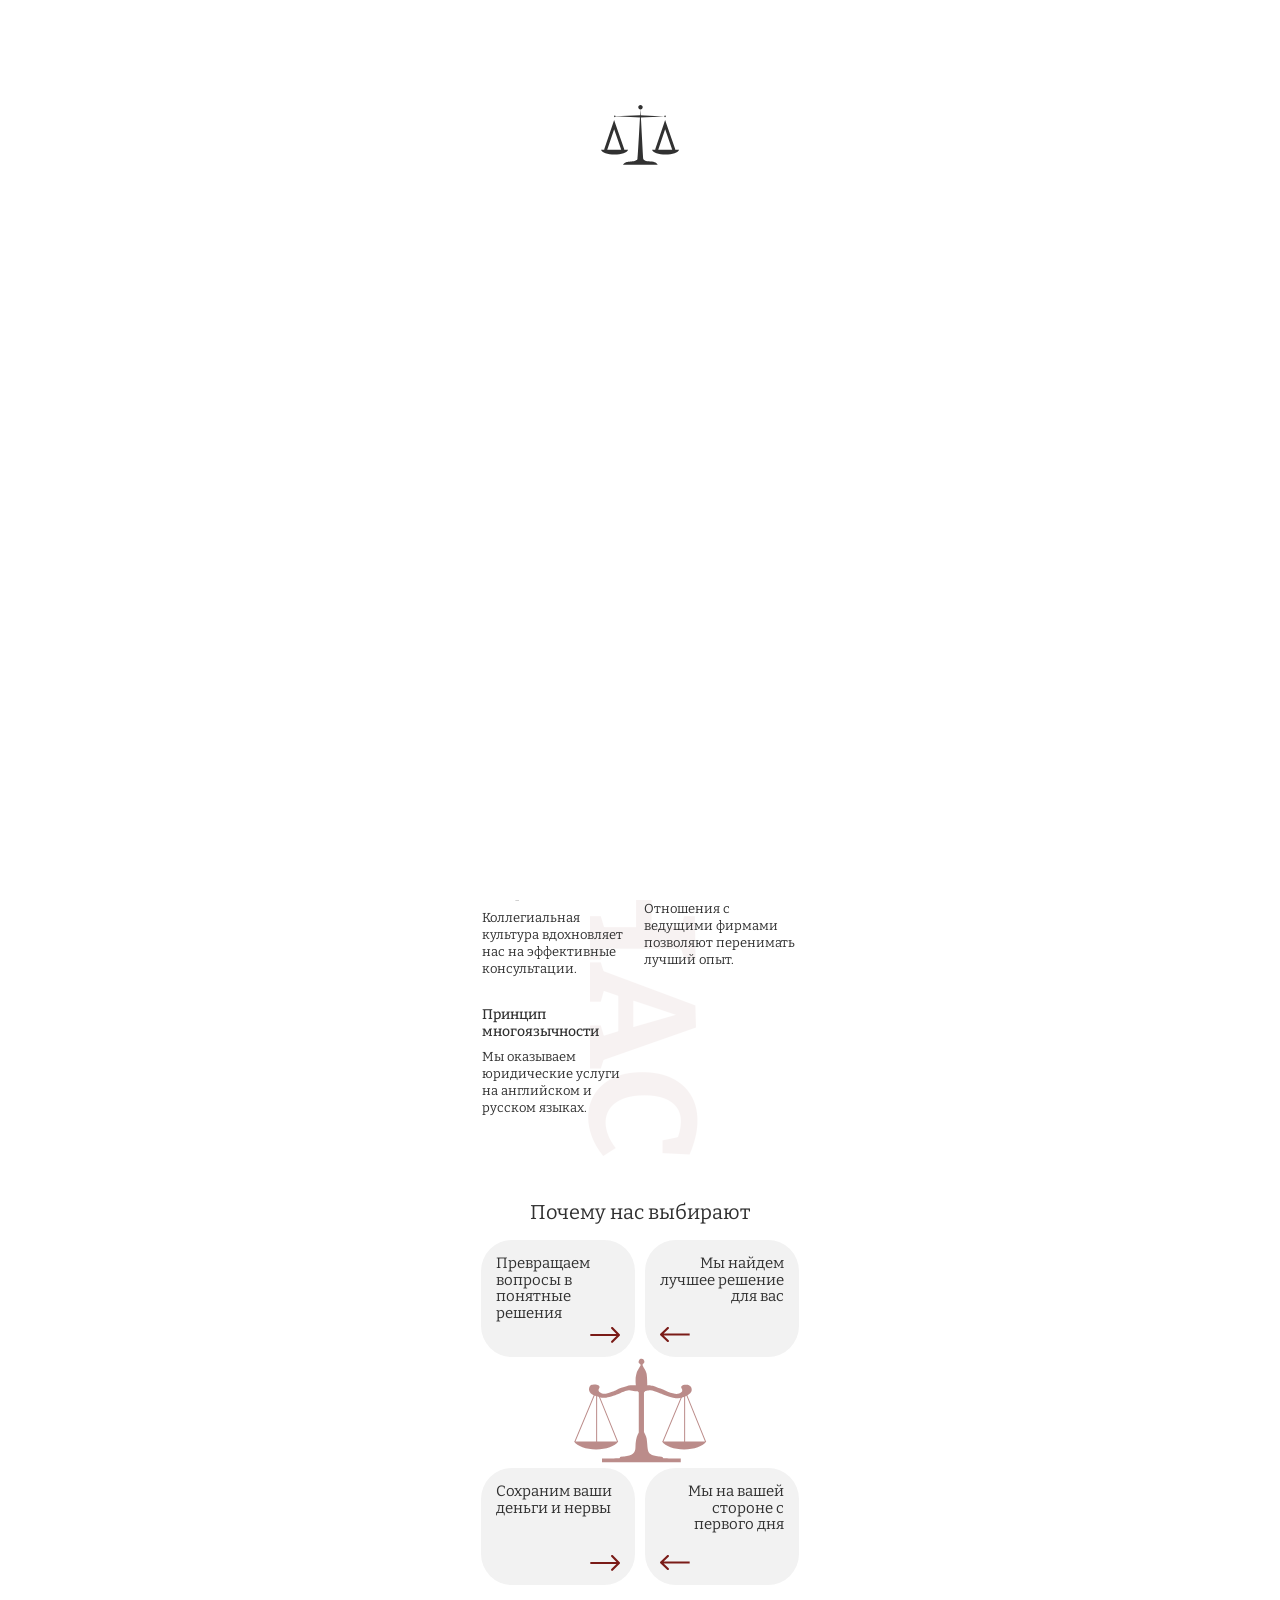
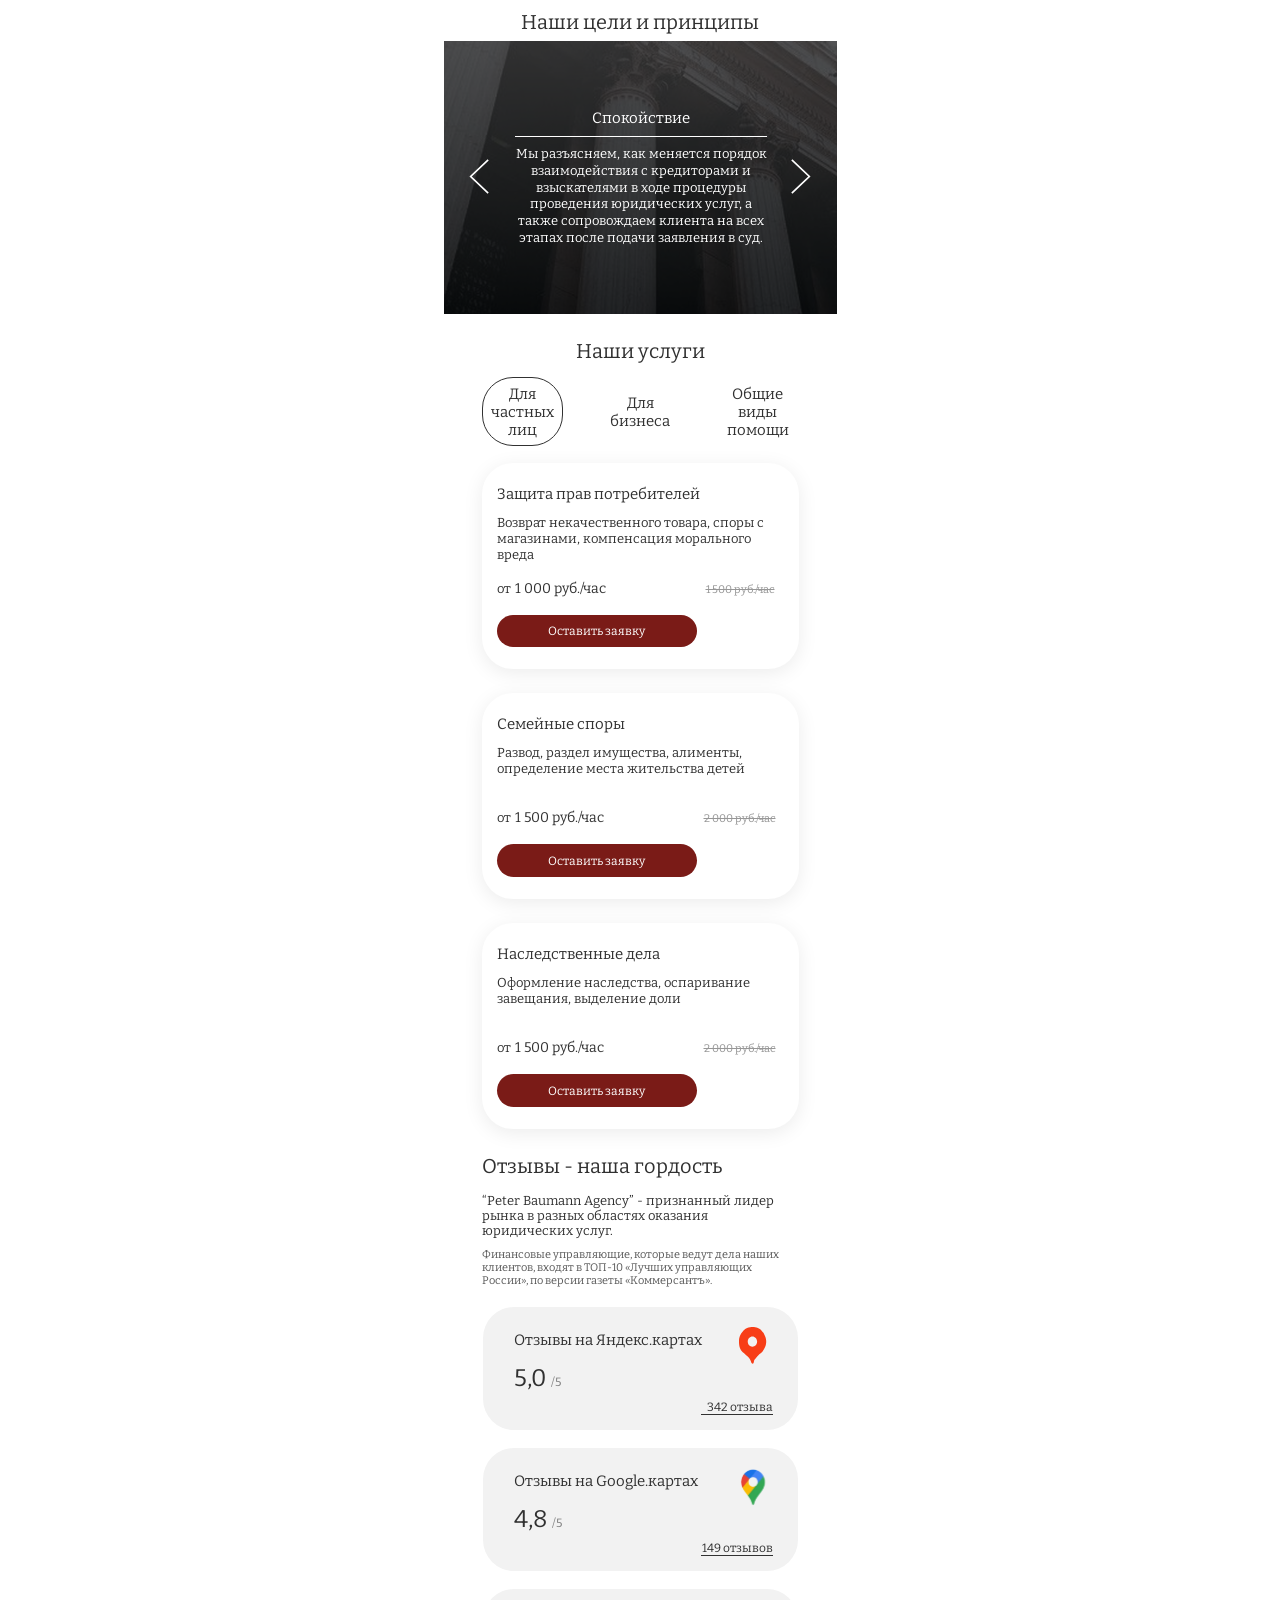
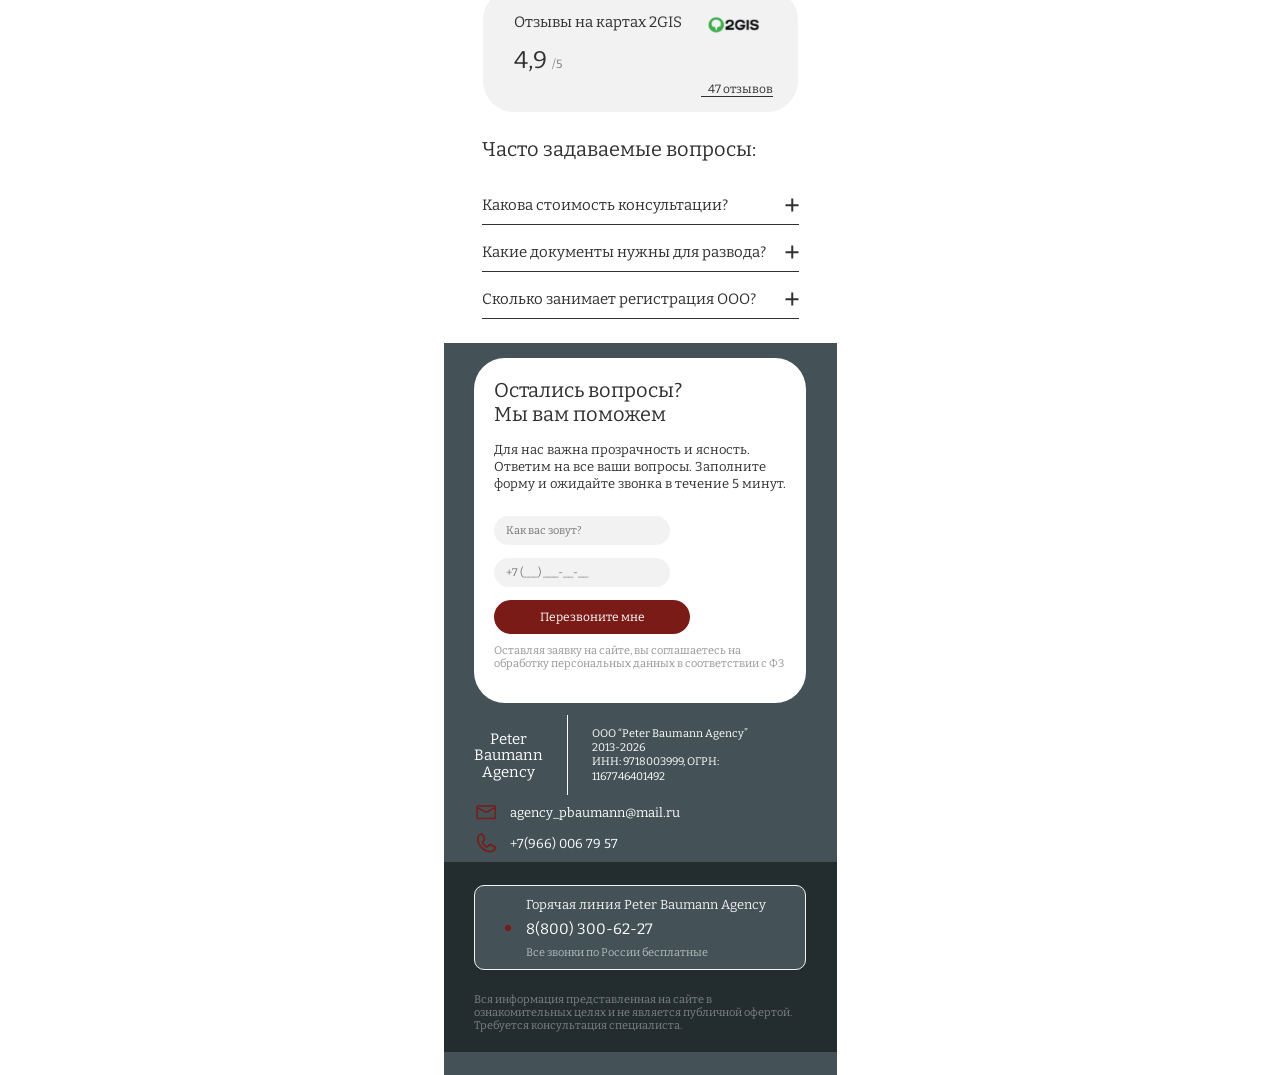
==== phone/phone.html @ de7672ba "Add files via upload" ====
<!DOCTYPE html>
<html lang="ru">
<head>
    <meta charset="UTF-8">
    <meta name="viewport" content="width=393">
    <title>Peter Baumann Agency - Mobile</title>
    <link rel="preconnect" href="https://fonts.googleapis.com">
    <link rel="preconnect" href="https://fonts.gstatic.com" crossorigin>
    <link href="https://fonts.googleapis.com/css2?family=Bitter:wght@400;700&display=swap" rel="stylesheet">
    <link rel="stylesheet" href="style_phone.css">
</head>
<body>
    
<div class="preloader" id="preloader">
    <div class="loader-container">
        <img src="../img/opora.svg" class="l-base" alt="">
        <div class="l-sway-group">
            <img src="../img/perecladina.svg" class="l-beam" alt="">
            <div class="l-bowl l-bowl-left"><img src="../img/chasha_mobile.svg" alt=""></div>
            <div class="l-bowl l-bowl-right"><img src="../img/chasha_mobile.svg" alt=""></div>
        </div>
    </div>
</div>

<div class="menu-overlay" id="menuOverlay"></div>
<nav class="mobile-menu" id="mobileMenu">
    <div class="menu-close" id="menuClose">
        <img src="../img/back.svg" alt="назад" style="width: 20px; height: 20px;">
    </div>
    <div class="menu-logo">Peter Baumann Agency</div>
    <div class="menu-line"></div>
    <ul class="menu-list">
        <li><a href="#about">О нас</a></li>
        <li><a href="#services">Услуги</a></li>
        <li><a href="#reviews">Отзывы</a></li>
        <li><a href="#faq">Вопросы</a></li>
    </ul>
    <button class="btn btn--header">Получить консультацию</button>
</nav>

<header class="header">
    <div class="header-inner">
        <img src="../img/menu.svg" alt="меню" class="menu-icon" id="burgerBtn">
        <div class="header-logo"><a href="#hero">Peter Baumann Agency</a></div>
        <div style="width: 24px;"></div>
    </div>
</header>


<!-- Главный экран (Hero) -->
<section class="hero" id="hero">
    <div class="hero-bg">
        <div class="hero-content">
            <h1 class="hero-title">Peter Baumann<br>Agency</h1>
            <p class="hero-subtitle">Юридическая помощь в Москве</p>
            <button class="btn btn--header">Получить консультацию</button>
        </div>
    </div>
</section>

<!-- Блок с преимуществами (Статистика) -->
<section class="stats">
    <div class="stat-item">
        <span class="stat-num">Более 20 000</span>
        <div class="stat-line"></div>
        <p class="stat-text">клиентов получили качественную юридическую поддержку</p>
    </div>
    <div class="stat-item">
        <span class="stat-num">50</span>
        <div class="stat-line"></div>
        <p class="stat-text">лучших арбитражных управляющих</p>
    </div>
    <div class="stat-item">
        <span class="stat-num">300</span>
        <div class="stat-line"></div>
        <p class="stat-text">юристов-экспертов</p>
    </div>
    <div class="stat-item">
        <span class="stat-num">31</span>
        <div class="stat-line"></div>
        <p class="stat-text">филиал по РФ</p>
    </div>
</section>

<!-- ABOUT -->
<section class="about" id="about">
    <div class="about-container">
        <div class="about-bg-text">О НАС</div>
        <div class="about-grid">
            <div class="about-item">
                <h2 class="about-title">Независимость и международный охват</h2>
                <p class="about-text">Peter Baumann Agency – одна из ведущих российских независимых юридических фирм.</p>
            </div>
            <div class="about-item">
                <h2 class="about-title">Высокий профессионализм</h2>
                <p class="about-text">Под руководством партнеров-совладельцев в фирме работает более 100 юристов.</p>
            </div>
            <div class="about-item">
                <h2 class="about-title">Согласованность и доверие</h2>
                <p class="about-text">Коллегиальная культура вдохновляет нас на эффективные консультации.</p>
            </div>
            <div class="about-item">
                <h2 class="about-title">Глобальный масштаб</h2>
                <p class="about-text">Отношения с ведущими фирмами позволяют перенимать лучший опыт.</p>
            </div>
            <div class="about-item">
                <h2 class="about-title">Принцип многоязычности</h2>
                <p class="about-text">Мы оказываем юридические услуги на английском и русском языках.</p>
            </div>
        </div>
    </div>
</section>

<!-- BENEFITS -->
<section class="benefits">
    <div class="container">
        <h2 class="benefits-title">Почему нас выбирают</h2>
        <div class="benefits-grid">
            <div class="scales">
                <img src="../img/scales-post.svg" class="scales-post">
                <div class="scales-sway">
                    <img src="../img/scales-beam.svg" class="scales-beam">
                    <div class="scales-bowl scales-bowl-left"><img src="../img/scales-bowl.svg"></div>
                    <div class="scales-bowl scales-bowl-right"><img src="../img/scales-bowl.svg"></div>
                </div>
            </div>
            <div class="benefit-card">
                <p class="benefit-text">Превращаем вопросы в понятные решения</p>
                <img src="../img/Arrow.svg" class="benefit-arrow arrow-right">
            </div>
            <div class="benefit-card">
                <p class="benefit-text" style="text-align: right;">Мы найдем лучшее решение для вас</p>
                <img src="../img/Arrow.svg" class="benefit-arrow arrow-left">
            </div>
            <div class="benefit-card">
                <p class="benefit-text">Сохраним ваши деньги и нервы</p>
                <img src="../img/Arrow.svg" class="benefit-arrow arrow-right">
            </div>
            <div class="benefit-card">
                <p class="benefit-text" style="text-align: right;">Мы на вашей стороне с первого дня</p>
                <img src="../img/Arrow.svg" class="benefit-arrow arrow-left">
            </div>
        </div>
    </div>
</section>

<section class="goals">
    <h2 class="goals-title">Наши цели и принципы</h2>
    <div class="goals-slider" style="background-image: url('../img/background_for_slider.png')">
        <div class="goals-overlay"></div>
        <div class="slider-container">

            <!-- Левая стрелка -->
            <button class="slider-btn prev-btn">
                <svg width="20" height="35" viewBox="0 0 48 84" fill="none">
                    <path d="M46 2L4 42L46 82" stroke="white" stroke-width="4"/>
                </svg>
            </button>

            <!-- Контент карусели (331x169) -->
            <div class="slider-content">
                <div class="slide active">
                    <h3 class="slide-subtitle">Спокойствие</h3>
                    <div class="slide-line"></div>
                    <p class="slide-text">Мы разъясняем, как меняется порядок взаимодействия с кредиторами и взыскателями в ходе процедуры проведения юридических услуг, а также сопровождаем клиента на всех этапах после подачи заявления в суд.</p>
                </div>

                <div class="slide">
                    <h3 class="slide-subtitle">Доступность</h3>
                    <div class="slide-line"></div>
                    <p class="slide-text">Мы обеспечиваем понятное и прозрачное сопровождение: объясняем каждый этап процедуры, отвечаем на вопросы и остаемся на связи на протяжении всего процесса.</p>
                </div>

                <div class="slide">
                    <h3 class="slide-subtitle">Надёжность</h3>
                    <div class="slide-line"></div>
                    <p class="slide-text">Мы работаем строго в рамках законодательства и фиксируем условия оказания услуг в договоре. В случае невозможности продолжения сопровождения предусмотрен возврат оплаты.</p>
                </div>
            </div>

            <!-- Правая стрелка -->
            <button class="slider-btn next-btn">
                <svg width="20" height="35" viewBox="0 0 48 84" fill="none">
                    <path d="M2 2L44 42L2 82" stroke="white" stroke-width="4"/>
                </svg>
            </button>
        </div>
    </div>
</section>
<section class="services" id="services">
    <div class="container-services">
        <h2 class="services-title">Наши услуги</h2>
        <div class="services-tabs">
            <button class="tab-btn active" data-tab="private">Для частных лиц</button>
            <button class="tab-btn" data-tab="business">Для бизнеса</button>
            <button class="tab-btn" data-tab="general">Общие виды помощи</button>
        </div>

        <div class="services-content">
            <!-- Сетка 1: Частные лица -->
            <div class="services-grid active" id="private">
                <div class="service-card">
                    <h3 class="card-title">Защита прав потребителей</h3>
                    <p class="card-text">Возврат некачественного товара, споры с магазинами, компенсация морального вреда</p>
                    <div class="card-price">
                        <div class="price-left"><span>от</span><span>1 000 руб./час</span></div>
                        <span class="price-old">1 500 руб./час</span>
                    </div>
                    <button class="btn btn--service">Оставить заявку</button>
                </div>

                <div class="service-card">
                    <h3 class="card-title">Семейные споры</h3>
                    <p class="card-text">Развод, раздел имущества, алименты, определение места жительства детей</p>
                    <div class="card-price">
                        <div class="price-left"><span>от</span><span>1 500 руб./час</span></div>
                        <span class="price-old">2 000 руб./час</span>
                    </div>
                    <button class="btn btn--service">Оставить заявку</button>
                </div>

                <div class="service-card">
                    <h3 class="card-title">Наследственные дела</h3>
                    <p class="card-text">Оформление наследства, оспаривание завещания, выделение доли</p>
                    <div class="card-price">
                        <div class="price-left"><span>от</span>
                        <span>1 500 руб./час</span></div>
                        <span class="price-old">2 000 руб./час</span>
                    </div>
                    <button class="btn btn--service">Оставить заявку</button>
                </div>
            </div>

            <!-- Сетка 2: Бизнес -->
            <div class="services-grid" id="business">
                <div class="service-card">
                    <h3 class="card-title">Регистрация ООО и ИП</h3>
                    <p class="card-text">Подготовка документов, подача в ФНС, выбор системы налогообложения</p>
                    <div class="card-price">
                        <div class="price-left"><span>от</span>
                        <span>3 000 руб./час</span></div>
                        <span class="price-old">3 500 руб./час</span>
                    </div>
                    <button class="btn btn--service">Оставить заявку</button>
                </div>

                <div class="service-card">
                    <h3 class="card-title">Договорная работа</h3>
                    <p class="card-text">Составление договоров, правовая экспертиза, сопровождение сделок</p>
                    <div class="card-price">
                        <div class="price-left"><span>от</span>
                        <span>1 000 руб./час</span></div>
                        <span class="price-old">2 000 руб./час</span>
                    </div>
                    <button class="btn btn--service">Оставить заявку</button>
                </div>

                <div class="service-card">
                    <h3 class="card-title">Арбитражные споры</h3>
                    <p class="card-text">Взыскание долгов, защита в арбитражном суде, досудебное урегулирование</p>
                    <div class="card-price">
                        <div class="price-left"><span>от</span>
                        <span>1 500 руб./час</span></div>
                    </div>
                    <button class="btn btn--service">Оставить заявку</button>
                </div>
            </div>

            <!-- Сетка 3: Общие -->
            <div class="services-grid" id="general">
                <div class="service-card">
                    <h3 class="card-title">Правовая консультация</h3>
                    <p class="card-text">Устные и письменные консультации по любым правовым вопросам</p>
                    <div class="card-price">
                        <div class="price-left"><span>от</span>
                        <span>750 руб./час</span></div>
                        <span class="price-old">1 000 руб./час</span>
                    </div>
                    <button class="btn btn--service">Оставить заявку</button>
                </div>

                <div class="service-card">
                    <h3 class="card-title">Составление документов</h3>
                    <p class="card-text">Исковые заявления, претензии, жалобы в государственные органы</p>
                    <div class="card-price">
                        <div class="price-left"><span>от</span>
                        <span>1 500 руб./час</span></div>
                        <span class="price-old">2 000 руб./час</span>
                    </div>
                    <button class="btn btn--service">Оставить заявку</button>
                </div>

                <div class="service-card">
                    <h3 class="card-title">Представительство в суде</h3>
                    <p class="card-text">Защита ваших интересов в судах общей юрисдикции на всех стадиях</p>
                    <div class="card-price">
                        <div class="price-left"><span>от</span>
                        <span>2 500 руб./час</span></div>
                        <span class="price-old">4 000 руб./час</span>
                    </div>
                    <button class="btn btn--service">Оставить заявку</button>
                </div>
            </div>
        </div>
    </div>
</section>

<section class="reviews" id="reviews">
    <div class="container-services">
        <h2 class="reviews-title">Отзывы - наша гордость</h2>
        <p class="reviews-desc-1">“Peter Baumann Agency” - признанный лидер рынка в разных областях оказания юридических услуг.</p>
        <p class="reviews-desc-2">Финансовые управляющие, которые ведут дела наших клиентов, входят в ТОП-10 «Лучших управляющих России», по версии газеты «Коммерсантъ».</p>

        <div class="reviews-grid">
            <!-- Яндекс -->
            <div class="review-card">
                <h3 class="review-label">Отзывы на Яндекс.картах</h3>
                <img src="../img/yandex.svg" alt="" class="review-icon">
                <div class="review-rating">
                    <span>5,0</span>
                    <span>/5</span>
                </div>
                <a class="review-link">342 отзыва</a>
            </div>

            <!-- Google -->
            <div class="review-card">
                <h3 class="review-label">Отзывы на Google.картах</h3>
                <img src="../img/google.svg" alt="" class="review-icon">
                <div class="review-rating">
                    <span>4,8</span>
                    <span>/5</span>
                </div>
                <a class="review-link">149 отзывов</a>
            </div>

            <!-- 2GIS -->
            <div class="review-card">
                <h3 class="review-label">Отзывы на картах 2GIS</h3>
                <img src="../img/2gis.svg" alt="" class="review-icon" style="height: 30px; width: auto;">
                <div class="review-rating">
                    <span>4,9</span>
                    <span>/5</span>
                </div>
                <a class="review-link">47 отзывов</a>
            </div>
        </div>
    </div>
</section>

<section class="faq" id="faq">
    <div class="container-services">
        <h2 class="faq-title">Часто задаваемые вопросы:</h2>

        <div class="faq-list">
            <div class="faq-item">
                <div class="faq-question"><h3 class="faq-q-text">Какова стоимость консультации?</h3><div class="faq-icon"></div></div>
                <div class="faq-answer"><p class="faq-a-text">Первичная консультация проводится бесплатно. В рамках неё юрист выслушает ситуацию, даст предварительную оценку и порекомендует шаги. Детальный анализ документов — от 1000 ₽.</p></div>
            </div>
            <div class="faq-item">
                <div class="faq-question"><h3 class="faq-q-text">Какие документы нужны для развода?</h3><div class="faq-icon"></div></div>
                <div class="faq-answer"><p class="faq-a-text">Потребуются: паспорта супругов, свидетельство о браке, квитанция об оплате госпошлины. Если есть дети или споры — список расширяется, мы поможем всё собрать.</p></div>
            </div>
            <div class="faq-item">
                <div class="faq-question"><h3 class="faq-q-text">Сколько занимает регистрация ООО?</h3><div class="faq-icon"></div></div>
                <div class="faq-answer"><p class="faq-a-text">Стандартная регистрация в ФНС занимает 3 рабочих дня. Срочная регистрация возможна за 1 день при подаче через нотариуса.</p></div>
            </div>
        </div>
    </div>
</section>
<footer class="footer">
    <div class="footer-form-card">
        <div class="footer-text-block">
            <h2 class="footer-form-title">Остались вопросы?<br>Мы вам поможем</h2>
            <p class="footer-form-subtitle">Для нас важна прозрачность и ясность. Ответим на все ваши вопросы. Заполните форму и ожидайте звонка в течение 5 минут.</p>
        </div>
        <form class="footer-form">
            <div class="footer-inputs">
                <input type="text" placeholder="Как вас зовут?" class="footer-input" required>
                <input type="tel" placeholder="+7 (___) ___-__-__" class="footer-input" required>
                <button type="submit" class="btn btn--form">Перезвоните мне</button>
            </div>
            <p class="footer-consent">Оставляя заявку на сайте, вы соглашаетесь на обработку персональных данных в соответствии с ФЗ</p>
        </form>
    </div>

    <div class="footer-middle">
        <div class="footer-info-row">
            <div class="footer-logo">Peter<br>Baumann<br>Agency</div>
            <div class="footer-line"></div>
            <div class="footer-details">ООО “Peter Baumann Agency”<br>2013-2026<br>ИНН: 9718003999, ОГРН:<br>1167746401492</div>
        </div>
        <div class="footer-contacts">
            <div class="footer-contact-item"><img src="../img/email.svg" alt=""><a>agency_pbaumann@mail.ru</a></div>
            <div class="footer-contact-item"><img src="../img/phone.svg" alt=""><a>+7(966) 006 79 57</a></div>
        </div>
    </div>

    <div class="footer-bottom">
        <div class="hotline-block">
            <span class="hotline-dot"></span>
            <div class="hotline-content">
                <p class="hotline-label">Горячая линия Peter Baumann Agency</p>
                <p class="hotline-number">8(800) 300-62-27</p>
                <p class="hotline-sub">Все звонки по России бесплатные</p>
            </div>
        </div>
        <p class="footer-disclaimer">Вся информация представленная на сайте в ознакомительных целях и не является публичной офертой. Требуется консультация специалиста.</p>
    </div>
</footer>
<div class="modal-overlay" id="modalOverlay">
    <!-- ГЛАВНЫЙ ФРЕЙМ 331 * 773 -->
    <!-- КОНСУЛЬТАЦИЯ (331x773) -->
    <div class="modal" id="modalConsultation">
        <button class="modal-close" id="closeCons">&times;</button>
        <div class="modal-content-wrap">
            <div class="modal-header">
                <h2 class="modal-title">Получить бесплатную консультацию</h2>
                <p class="modal-subtitle">Предоставим детальный анализ проблемы и экспертную юридическую консультацию у нас в офисе или в другом удобном формате.</p>
            </div>
            <form class="modal-form" id="consultationForm">
                <div class="modal-inputs">
                    <input type="text" placeholder="Как вас зовут?" class="modal-input" required>
                    <input type="tel" placeholder="+7 (___) ___-__-__" class="modal-input" required>
                </div>
                <div class="modal-checks">
                    <label class="custom-check"><input type="checkbox"><span class="checkmark"></span>Долги и кредиты</label>
                    <label class="custom-check"><input type="checkbox"><span class="checkmark"></span>Наследство</label>
                    <label class="custom-check"><input type="checkbox"><span class="checkmark"></span>Семейные вопросы</label>
                    <label class="custom-check"><input type="checkbox"><span class="checkmark"></span>Жилищный вопрос</label>
                    <label class="custom-check"><input type="checkbox"><span class="checkmark"></span>Трудовой спор</label>
                    <label class="custom-check"><input type="checkbox"><span class="checkmark"></span>Договоры и сделки</label>
                    <label class="custom-check"><input type="checkbox"><span class="checkmark"></span>Регистрация бизнеса / ИП / ООО</label>
                    <label class="custom-check"><input type="checkbox"><span class="checkmark"></span>Другое</label>
                </div>
                <button type="submit" class="btn btn--modal">Оставить заявку</button>
                <p class="modal-consent">Оставляя заявку на сайте вы даете согласие на обработку персональных данных в соответствии с Федеральным законом</p>
            </form>
        </div>
        <div class="modal-footer-grey">
            <div class="modal-foot-item"><img src="../img/check.svg">Бесплатная<br>консультация</div>
            <div class="modal-foot-item"><img src="../img/check.svg">Работа строго<br>без предоплаты</div>
            <div class="modal-foot-item"><img src="../img/check.svg">Конфеден-<br>циально</div>
        </div>
    </div>
        <!-- МОДАЛКА: ДЛЯ ЧАСТНЫХ ЛИЦ (Высота 468) -->
    <div class="modal" id="modalPrivate" style="height: 468px;">
        <button class="modal-close" id="closePriv">&times;</button>
        <div class="modal-content-wrap" style="gap: 22px;">
            <div class="modal-header" style="gap: 15px;">
                <h2 class="modal-title">Услуги для частных лиц</h2>
                <p class="modal-subtitle">Предоставим детальный анализ проблемы и экспертную юридическую консультацию у нас в офисе или в другом удобном формате.</p>
            </div>
            <form class="modal-form" id="privateForm">
                <div class="modal-inputs">
                    <input type="text" placeholder="Как вас зовут?" class="modal-input" required>
                    <input type="tel" placeholder="+7 (___) ___-__-__" class="modal-input" required>
                </div>
                <button type="submit" class="btn btn--modal">Оставить заявку</button>
                <p class="modal-consent">Оставляя заявку на сайте вы даете согласие на обработку персональных данных в соответствии с Федеральным законом</p>
            </form>
        </div>
        <div class="modal-footer-grey">
            <div class="modal-foot-item"><img src="../img/check.svg">Бесплатная<br>консультация</div>
            <div class="modal-foot-item"><img src="../img/check.svg">Работа строго<br>без предоплаты</div>
            <div class="modal-foot-item"><img src="../img/check.svg">Конфеден-<br>циально</div>
        </div>
    </div>

    <!-- МОДАЛКА: ДЛЯ БИЗНЕСА (Высота 468) -->
    <div class="modal" id="modalBusiness" style="height: 468px;">
        <button class="modal-close" id="closeBus">&times;</button>
        <div class="modal-content-wrap" style="gap: 22px;">
            <div class="modal-header" style="gap: 15px;">
                <h2 class="modal-title">Услуги для бизнеса</h2>
                <p class="modal-subtitle">Предоставим детальный анализ проблемы и экспертную юридическую консультацию у нас в офисе или в другом удобном формате.</p>
            </div>
            <form class="modal-form" id="businessForm">
                <div class="modal-inputs">
                    <input type="text" placeholder="Как вас зовут?" class="modal-input" required>
                    <input type="tel" placeholder="+7 (___) ___-__-__" class="modal-input" required>
                </div>
                <button type="submit" class="btn btn--modal">Оставить заявку</button>
                <p class="modal-consent">Оставляя заявку на сайте вы даете согласие на обработку персональных данных в соответствии с Федеральным законом</p>
            </form>
        </div>
        <div class="modal-footer-grey">
            <div class="modal-foot-item"><img src="../img/check.svg">Бесплатная<br>консультация</div>
            <div class="modal-foot-item"><img src="../img/check.svg">Работа строго<br>без предоплаты</div>
            <div class="modal-foot-item"><img src="../img/check.svg">Конфеден-<br>циально</div>
        </div>
    </div>

    <!-- МОДАЛКА: ОБЩИЕ ВИДЫ ПОМОЩИ (Высота 468) -->
    <div class="modal" id="modalGeneral" style="height: 468px;">
        <button class="modal-close" id="closeGen">&times;</button>
        <div class="modal-content-wrap" style="gap: 22px;">
            <div class="modal-header" style="gap: 15px;">
                <h2 class="modal-title">Общие виды правовой помощи</h2>
                <p class="modal-subtitle">Предоставим детальный анализ проблемы и экспертную юридическую консультацию у нас в офисе или в другом удобном формате.</p>
            </div>
            <form class="modal-form" id="generalForm">
                <div class="modal-inputs">
                    <input type="text" placeholder="Как вас зовут?" class="modal-input" required>
                    <input type="tel" placeholder="+7 (___) ___-__-__" class="modal-input" required>
                </div>
                <button type="submit" class="btn btn--modal">Оставить заявку</button>
                <p class="modal-consent">Оставляя заявку на сайте вы даете согласие на обработку персональных данных в соответствии с Федеральным законом</p>
            </form>
        </div>
        <div class="modal-footer-grey">
            <div class="modal-foot-item"><img src="../img/check.svg">Бесплатная<br>консультация</div>
            <div class="modal-foot-item"><img src="../img/check.svg">Работа строго<br>без предоплаты</div>
            <div class="modal-foot-item"><img src="../img/check.svg">Конфеден-<br>циально</div>
        </div>
    </div>
    <!-- МОДАЛКА УСПЕХА МОБИЛ (297 * авто) -->
    <div class="modal-success" id="modalSuccess">
        <h2 class="success-title">Ваша заявка принята</h2>
        <p class="success-text">В течение для вам поступит звонок на указанный номер в заявке</p>
        <button class="btn btn--success" id="closeSucc">Понятно</button>
    </div>
</div>
<script src="../js/IDZ2.js"></script>
</body>
</html>
---- phone/style_phone.css ----
:root {
    --color-accent: #7A1B17;
    --color-text: #313131;
    --color-gray: #F2F2F2;
    --color-white: #FFFFFF;
}
* { margin: 0; padding: 0; box-sizing: border-box; }
body { font-family: 'Bitter', serif; color: var(--color-text); background: white; width: 393px; margin: 0 auto; overflow-x: hidden; }

/* ШАПКА */
.header { position: sticky; top: 0; z-index: 1000; margin-top: 37px; margin-bottom: 25px; }
.header-inner { width: 100%; height: 49px; background: var(--color-gray); display: flex; align-items: center; justify-content: space-between; padding: 0 14px; }
.menu-icon { width: 24px; height: auto; cursor: pointer; }
.header-logo { font-size: 15px; line-height: 1.1; text-align: center; }
.header-logo a {text-decoration: none; color: var(--color-text)}

/* КНОПКИ УНИВЕРСАЛЬНЫЕ */
.btn { background: var(--color-accent); border-radius: 31px; color: white; border: none; cursor: pointer; font-family: 'Bitter'; display: flex; align-items: center; justify-content: center; text-decoration: none; transition: none; }
.btn:hover { background-color: #C53730; }
.btn.is-clicked { background-color: #300C0A !important; transition: none !important; }
.btn.is-returning { transition: background-color 0.2s ease-out !important; }
.btn--header { width: 183px; height: 33px; }


/* HERO */
.hero { margin-bottom: 0; }
.hero-bg { width: 393px; height: 245px; background: url("../img/весы.jpg") center/cover; display: flex; align-items: center; position: relative; }
.hero-content { padding: 0 27px; width: 100%; display: flex; flex-direction: column; gap: 18px; position: relative; z-index: 2; }
.hero-title { font-size: 28px; color: white; font-weight: bold; text-align: left; }
.hero-subtitle { font-size: 15px; color: white; text-align: left; }
.hero .btn { width: 183px; height: 33px; font-size: 12px; border-radius: 40px; align-self: center; }

/* STATS */
.stats { padding: 14px 39px; display: flex; flex-direction: column; align-items: center; gap: 14px; }
.stat-item { display: flex; flex-direction: column; align-items: center; text-align: center; gap: 8px; margin-bottom: 6px; }
.stat-num { font-size: 14px; font-weight: normal; }
.stat-line { width: 315px; height: 1px; background: var(--color-text); }
.stat-text { font-size: 13px; line-height: 1.3; max-width: 315px; }

/* ABOUT */
.about { position: relative; width: 393px; margin-top: 25px; overflow: hidden;}
.about-container { width: 317px; margin: 0 auto; min-height: 480px; position: relative; }
.about-bg-text { position: absolute; top: 50%; left: 50%; transform: translate(-50%, -50%) rotate(90deg); font-size: 150px; font-weight: bold; color: var(--color-accent); opacity: 0.05; pointer-events: none; white-space: nowrap; }
.about-grid { display: grid; grid-template-columns: 1fr 1fr; column-gap: 8px; row-gap: 30px; position: relative; z-index: 2; }
.about-title { font-size: 14px; font-weight: 500; line-height: 1.2; }
.about-text { font-size: 13px; line-height: 1.3; }
.about-item {display: grid; row-gap: 8px;}

/* BENEFITS */
.benefits { width: 393px; margin-top: 25px; }
.benefits-title { font-size: 20px; text-align: center; margin-bottom: 16px; font-weight: normal; }
.benefits-grid { position: relative; width: 318px; margin: 0 auto; display: grid; grid-template-columns: 154px 154px; column-gap: 10px; row-gap: 111px; }
.benefit-card { width: 154px; height: 117px; background: var(--color-gray); border-radius: 31px; padding: 15px; display: flex; flex-direction: column; justify-content: space-between; z-index: 2; }
.benefit-text { font-size: 15px; line-height: 1.1; }
.benefit-arrow { width: 30px; }
.arrow-right { align-self: flex-end; transform: scaleX(-1); }

.scales { position: absolute; top: 170px; left: 50%; width: 103px; height: 113px; margin-left: -51px; margin-top: -56px; opacity: 0.5; z-index: 1; }
.scales-post { position: absolute; bottom: 0; left: 50%; width: 79px!important; height: 113px!important; margin-left: -39px; }
.scales-sway { position: absolute; top: 15px; left: 0; width: 103px; height: 45px; transform-origin: center 5px; animation: bSwing 5s ease-in-out infinite; }
.scales-beam { width: 103px; height: 45px; }
.scales-bowl { position: absolute; top: 20px; width: 45px; height: 56px; transform-origin: center top; animation: cRotate 5s ease-in-out infinite; }
.scales-bowl-left { left: -15px; } 
.scales-bowl-right { right: -15px; }
@keyframes bSwing { 0%,100%{transform:rotate(0deg);} 25%{transform:rotate(10deg);} 75%{transform:rotate(-10deg);} }
@keyframes cRotate { 0%,100%{transform:rotate(0deg);} 25%{transform:rotate(-10deg);} 75%{transform:rotate(10deg);} }

/* GOALS */
.goals { width: 393px; margin-top: 25px; }
.goals-title { font-size: 20px; text-align: center; margin-bottom: 7px; font-weight: normal; }
.goals-slider { width: 393px; height: 273px; background: center/cover; position: relative; display: flex; align-items: center; justify-content: center; }
.goals-overlay { position: absolute; inset: 0; background: rgba(0,0,0,0.6); z-index: 1; }
.slider-container { position: relative; z-index: 2; display: flex; align-items: center; gap: 26px; }
.slider-content { width: 250px; height: 169px; display: flex; align-items: center; }
.slide { display: none; flex-direction: column; align-items: center; text-align: center; color: white; }
.slide-subtitle { font-size: 15px; margin-bottom: 9px; font-weight: normal; }
.slide-line { width: 252px; height: 1px; background: white; margin-bottom: 9px; }
.slide-text { font-size: 13px; line-height: 1.3; }
.slider-btn { background: none; border: none; cursor: pointer; padding: 0; }
.slide.active { display: flex; animation: fadeInTablet 0.5s ease-in-out; }
@keyframes fadeInTablet { from { opacity: 0; transform: scale(0.98); } to { opacity: 1; transform: scale(1); } }

/* SERVICES */
.services { width: 393px; margin-top: 25px; }
.container-services { width: 317px; margin: 0 auto; }
.services-title { font-size: 20px; text-align: center; margin-bottom: 14px; font-weight: normal; }
.services-tabs { display: flex; gap: 36px; margin-bottom: 17px; }
.tab-btn { width: 120px; height: 69px; background: none; border: 1px solid transparent; border-radius: 31px; font-size: 15px; cursor: pointer; color: var(--color-text); font-family: 'Bitter', serif;}
.tab-btn.active { border-color: var(--color-text); }
.services-grid { display: none; flex-direction: column; gap: 24px; }
.services-grid.active { display: flex; }
.service-card { width: 317px; height: 206px; background: white; border-radius: 31px; box-shadow: 0 4px 20px rgba(0,0,0,0.08); padding: 22px 15px; display: flex; flex-direction: column; align-items: flex-start; text-align: left; }
.card-title { font-size: 15px; margin-bottom: 12px; font-weight: normal; }
.card-text { font-size: 13px; line-height: 1.2; margin-bottom: 18px; flex-grow: 1; }
.card-price { display: flex; align-items: baseline; gap: 100px; margin-bottom: 18px; white-space: nowrap; }
.price-left { display: flex; gap: 4px; align-items: baseline; font-size: 14px; }
.price-left span:first-child { font-size: 13px; }
.price-old { font-size: 11px; text-decoration: line-through; opacity: 0.5; }
.btn--service { width: 200px; height: 33px; font-size: 12px; border-radius: 40px; margin-left: 0; }

/* REVIEWS */
.reviews { width: 393px; margin-top: 25px; }
.reviews-title { font-size: 20px; text-align: left; margin-bottom: 15px; font-weight: normal; }
.reviews-desc-1 { font-size: 13px; margin-bottom: 10px; }
.reviews-desc-2 { font-size: 11px; margin-bottom: 20px; opacity: 0.8; }
.reviews-grid { display: flex; flex-direction: column; gap: 18px; align-items: center; }
.review-card { width: 315px; height: 123px; background: var(--color-gray); border-radius: 31px; padding: 25px 31px; position: relative; }
.review-label { font-size: 15px; line-height: 1.1; font-weight: normal;}
.review-icon { position: absolute; top: 20px; right: 31px; width: 28px; }
.review-rating { font-size: 24px; margin-top: 15px; }
.review-rating span:last-child { font-size: 12px; opacity: 0.6; }
.review-link { position: absolute; right: 25px; bottom: 15px; font-size: 12px; width: 72px; border-bottom: 1px solid #313131; text-align: right; text-decoration: none; color: inherit; }

/* FAQ */
.faq { width: 393px; margin-top: 25px; }
.faq-item { margin-bottom: 8px; }
.faq-title { font-size: 20px; margin-bottom: 25px; font-weight: normal;}
.faq-list { width: 317px; margin: 0 auto;  }
.faq-question { display: flex; justify-content: space-between; align-items: center; border-bottom: 1px solid #313131; padding: 10px 0; cursor: pointer; }
.faq-q-text { font-size: 15px; font-weight: normal; }
.faq-answer { max-height: 0; overflow: hidden; transition: 0.4s; }
.faq-item.active .faq-answer { max-height: 300px; }
.faq-a-text { font-size: 13px; padding: 15px 0 10px; }
.faq-icon { width: 13px; height: 13px; position: relative; flex-shrink: 0; margin-left: 10px;}
.faq-icon::before, .faq-icon::after { content: ''; position: absolute; background-color: var(--color-text); /* Цвет #313131 */ top: 50%; left: 50%; transform: translate(-50%, -50%); transition: 0.3s; }
.faq-icon::before { width: 13px; height: 1.5px; }
.faq-icon::after { width: 1.5px;  height: 13px; }
.faq-item.active .faq-icon::after { opacity: 0; transform: translate(-50%, -50%) rotate(90deg);}

/* FOOTER */
.footer { width: 393px; height: 732px; background: #445257!important; position: relative; display: flex; flex-direction: column; align-items: center; margin-top: 24px; }
.footer-form-card { width: 332px; height: 345px; background: white; border-radius: 31px; margin-top: 15px; padding: 20px; display: flex; flex-direction: column; gap: 23px; }
.footer-text-block { display: flex; flex-direction: column; gap: 16px; }
.footer-form-title { font-size: 20px; font-weight: normal; }
.footer-form-subtitle { font-size: 13px; line-height: 1.3; }
.footer-inputs { display: flex; flex-direction: column; gap: 13px; margin-bottom: 10px; }
.footer-input { width: 176px; height: 29px; background: #F2F2F2; border: none; border-radius: 15px; padding: 0 12px; font-size: 11px; font-family: 'Bitter'; }
.btn--form { width: 196px; height: 34px; font-size: 12px; border-radius: 40px; }
.footer-consent { font-size: 11px; opacity: 0.5; }
.footer-middle { width: 332px; margin-top: 12px; color: white; }
.footer-info-row { display: flex; align-items: center; gap: 24px; margin-bottom: 5px; }
.footer-logo { font-size: 15px; line-height: 1.1; text-align: center; }
.footer-line { width: 1px; height: 80px; background: white; }
.footer-details { font-size: 11px; line-height: 1.3; }
.footer-contacts { display: flex; flex-direction: column; gap: 6px; }
.footer-contact-item { display: flex; align-items: center; gap: 11px; }
.footer-contact-item img { width: 25px; height: 25px; }
.footer-contact-item a { color: white; text-decoration: none; font-size: 13px; }
.footer-bottom { position: absolute; bottom: 23px; width: 393px; height: 190px; background: #232D30!important; display: flex; flex-direction: column; align-items: center; }
.hotline-block { width: 332px; height: 85px; border: 1px solid #F2F2F2; background: #445257; border-radius: 10px; margin-top: 23px; padding: 10px 30px; display: flex; align-items: center; gap: 15px; }
.hotline-dot { width: 6px; height: 6px; background: var(--color-accent); border-radius: 50%; }
.hotline-content { display: flex; flex-direction: column; gap: 8px; }
.hotline-label { font-size: 13px; color: #F2F2F2;} 
.hotline-num { font-size: 15px; } 
.hotline-sub { font-size: 11px; }
.footer-disclaimer { width: 332px; font-size: 11px; opacity: 0.4; color: white; margin-top: 23px; }
.hotline-number { font-size: 15px; color: #fff; }
.hotline-sub { font-size: 11px; color: #fff; opacity: 0.6; }

/* MODALS */
.modal-overlay { position: fixed; inset: 0; background: rgba(0,0,0,0.7); display: none; justify-content: center; align-items: center; z-index: 5000; }
.modal-overlay.active { display: flex!important; }
.modal { width: 331px; height: 773px; background: white; border-radius: 31px; display: none; flex-direction: column; overflow-y: auto; position: relative; z-index: 5001; }
.modal.active { display: flex!important; }
.modal-close { position: absolute; top: 20px; right: 20px; width: 32px; height: 32px; background: #F2F2F2; border: none; border-radius: 8px; font-size: 24px; cursor: pointer; display: flex; align-items: center; justify-content: center; }
.modal-content-wrap { padding: 25px 25px 0; display: flex; flex-direction: column; gap: 24px; flex: 1; }
.modal-header { display: flex; flex-direction: column; gap: 17px; }
.modal-title { font-size: 20px; font-weight: normal; }
.modal-subtitle { font-size: 13px; line-height: 1.2; }
.modal-inputs { display: flex; flex-direction: column; gap: 25px; }
.modal-input { width: 281px; height: 39px; background: #F2F2F2; border: none; border-radius: 31px; padding: 0 20px; font-size: 12px; font-family: 'Bitter'; }
.modal-checks { display: flex; flex-direction: column; gap: 13px; margin-top: 24px; }
.custom-check { display: flex; align-items: center; gap: 13px; font-size: 13px; cursor: pointer; }
.custom-check input { display: none; }
.checkmark { width: 21px; height: 21px; background: #F2F2F2; border: 1px solid #313131; border-radius: 4px; position: relative; }
.custom-check input:checked + .checkmark { background: #AABF66; border-color: #AABF66; }
.custom-check input:checked + .checkmark::after { content:""; position: absolute; left: 7px; top: 3px; width: 5px; height: 10px; border: solid white; border-width: 0 2px 2px 0; transform: rotate(45deg); }
.btn--modal { width: 183px; height: 33px; font-size: 12px; border-radius: 40px; margin: 24px auto; }
.modal-consent { font-size: 11px; opacity: 0.5; text-align: left; }
.modal-footer-grey { width: 100%; height: 57px; background: #F2F2F2; display: flex; justify-content: center; align-items: center; gap: 10px; }
.modal-foot-item { display: flex; align-items: center; gap: 6px; font-size: 11px; color: #313131; }
.modal-foot-item img { width: 15px; height: 15px; }

/* SUCCESS MODAL */
.modal-success { width: 297px; min-height: 181px; background: white; border-radius: 31px; padding: 30px 20px; display: none; flex-direction: column; align-items: center; justify-content: center; text-align: center; }
.modal-success.active { display: flex!important; }
.success-title { font-size: 20px; margin-bottom: 11px; font-weight: normal;}
.success-text { font-size: 13px; margin-bottom: 25px; opacity: 0.8; }
.btn--success { width: 183px; height: 33px; font-size: 12px; border-radius: 40px; }

/* MENU OVERLAY */
.menu-overlay { position: fixed; inset: 0; background: rgba(0,0,0,0.5); display: none; z-index: 2000; }
.menu-overlay.active { display: block; }
.mobile-menu { position: fixed; top: 0; left: -257px; width: 257px; height: 100vh; background: white; z-index: 2001; transition: 0.3s; padding-top: 37px; display: flex; flex-direction: column; align-items: center; }
.mobile-menu.open { left: 0; }
.menu-logo { font-size: 15px; margin-bottom: 21px; }
.menu-line { width: 100%; height: 1px; background: #313131; margin-bottom: 19px; }
.menu-list { list-style: none; display: flex; flex-direction: column; gap: 6px; margin-bottom: 12px; align-items: center; }
.menu-list a { text-decoration: none; color: #313131; font-size: 13px; }
.menu-close { position: absolute; top: 20px; right: 20px; cursor: pointer;}

/* PRELOADER MOBILE */
.preloader { position: fixed; inset: 0; background: white; z-index: 9999; display: flex; justify-content: center; align-items: flex-start; transition: 0.4s; }
.loader-container { margin-top: 75px; width: 52px; height: 90px; position: relative; }
.l-base { width: 35px!important; height: 60px!important; position: absolute; bottom: 0; left: 50%; margin-left: -17px; }
.l-sway-group { position: absolute; top: 30px; left: 0; width: 52px; height: 53px; transform-origin: center 5px; animation: pTilt 3s infinite; }
.l-beam { width: 52px!important; height: 23px!important; }
.l-bowl { position: absolute; top: 15px; width: 27px!important; height: 30px!important; transform-origin: center top; animation: pBowl 3s infinite; }
.l-bowl-left { left: -13px; } 
.l-bowl-right { right: -13px; }
@keyframes pTilt { 0%,100%{transform:rotate(0deg);} 25%{transform:rotate(10deg);} 75%{transform:rotate(-10deg);} }
@keyframes pBowl { 0%,100%{transform:rotate(0deg);} 25%{transform:rotate(-10deg);} 75%{transform:rotate(10deg);} }
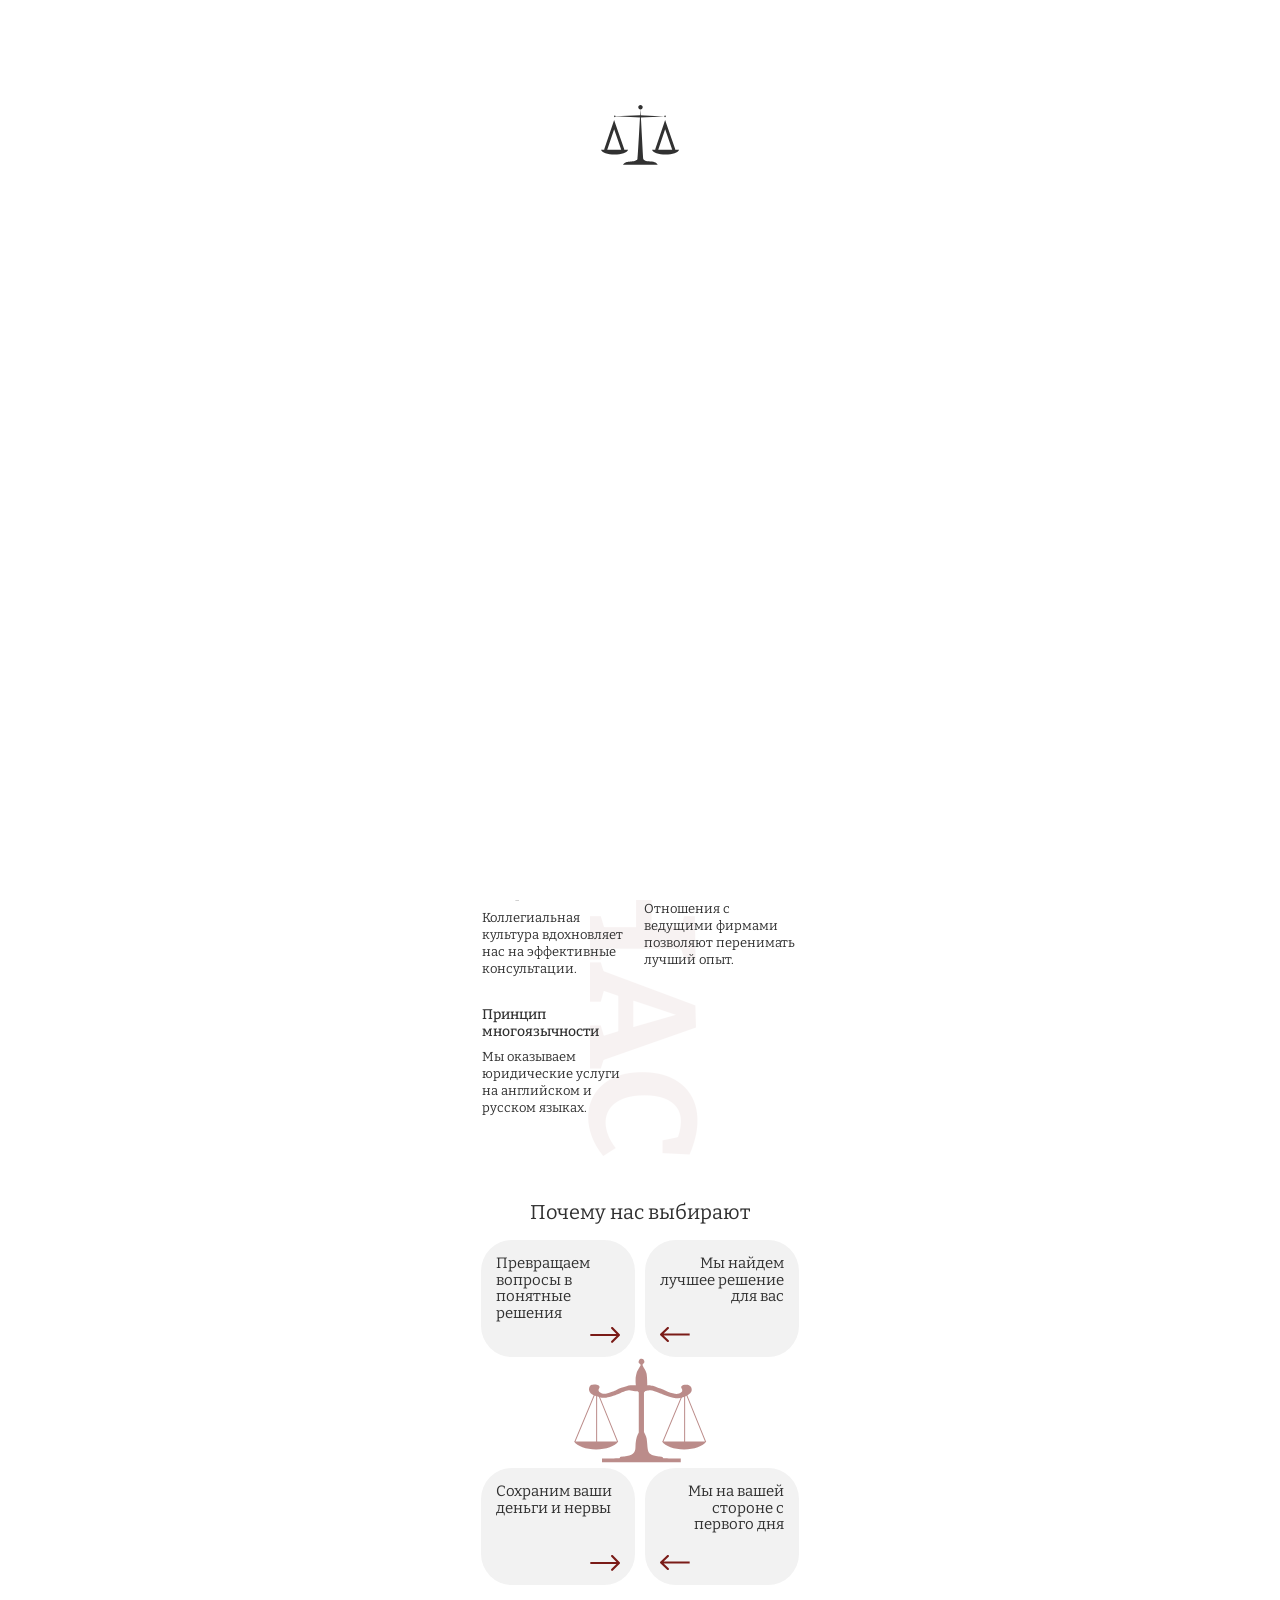
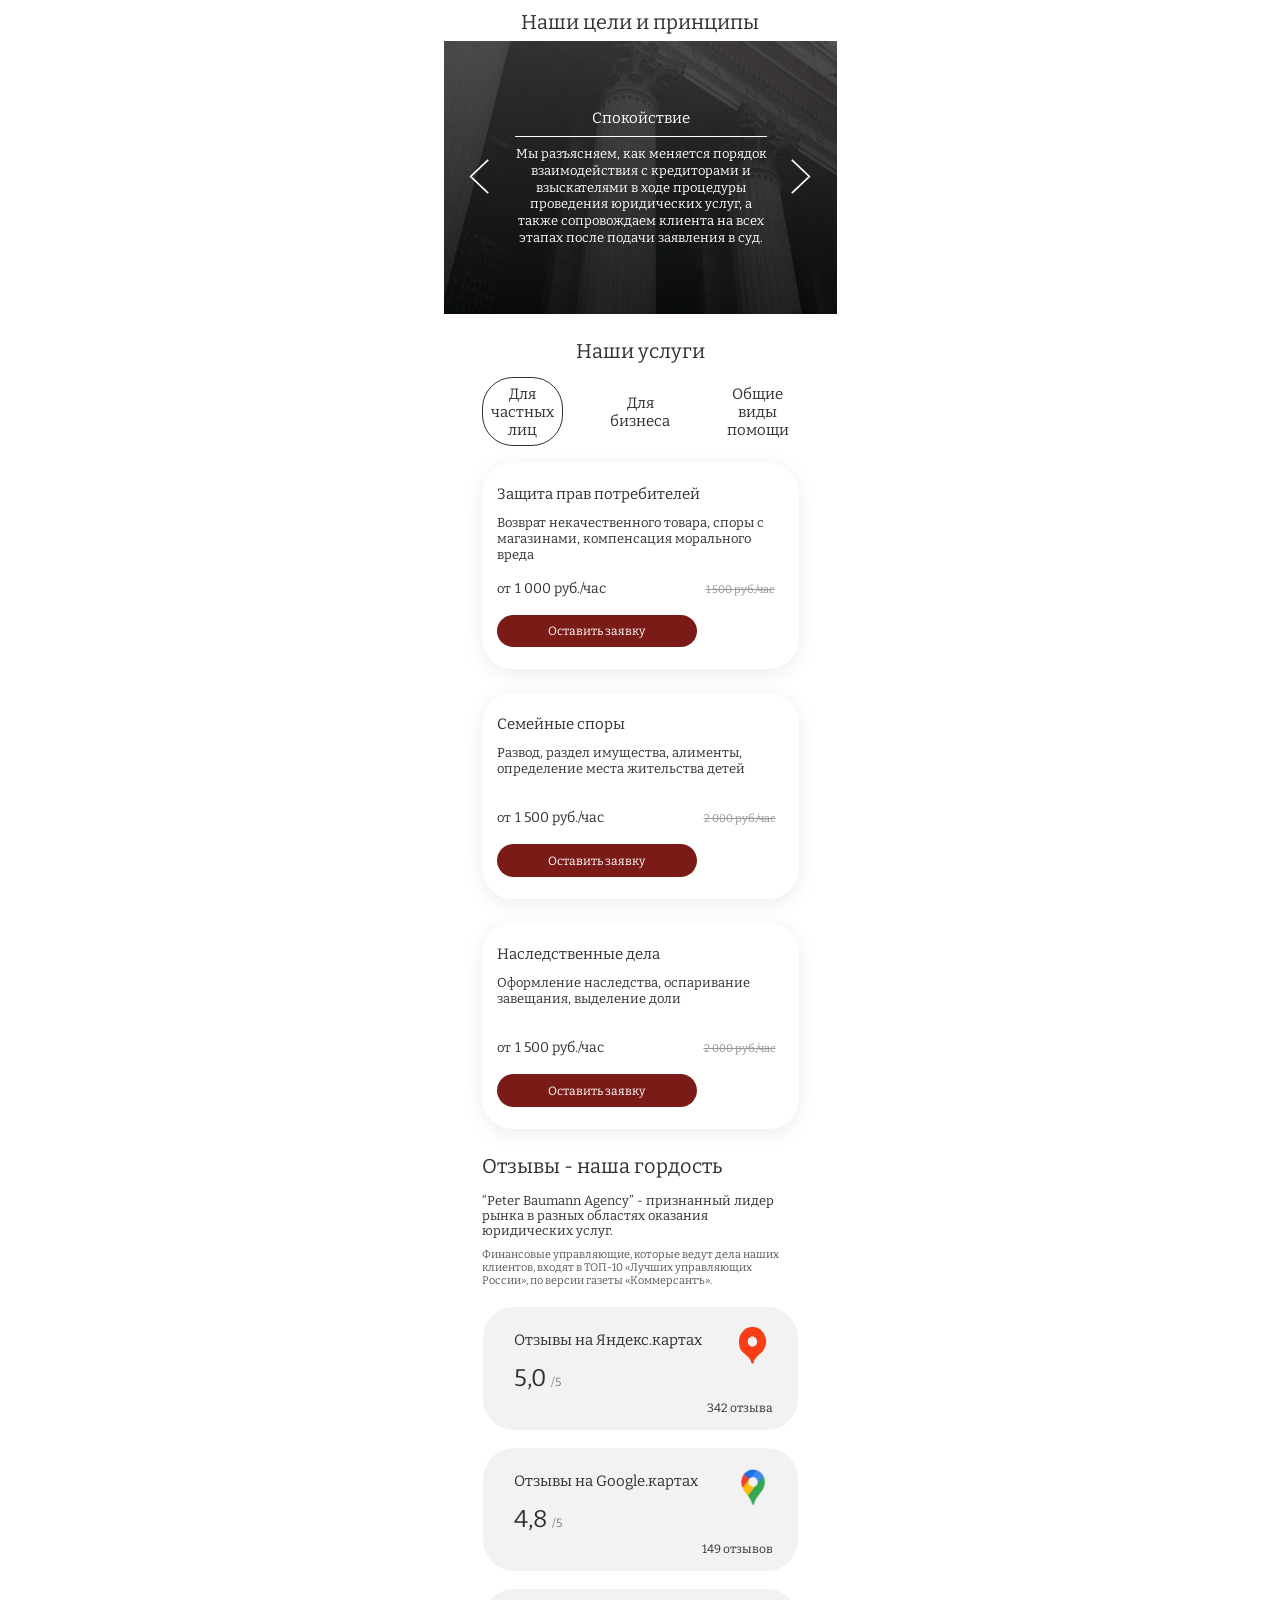
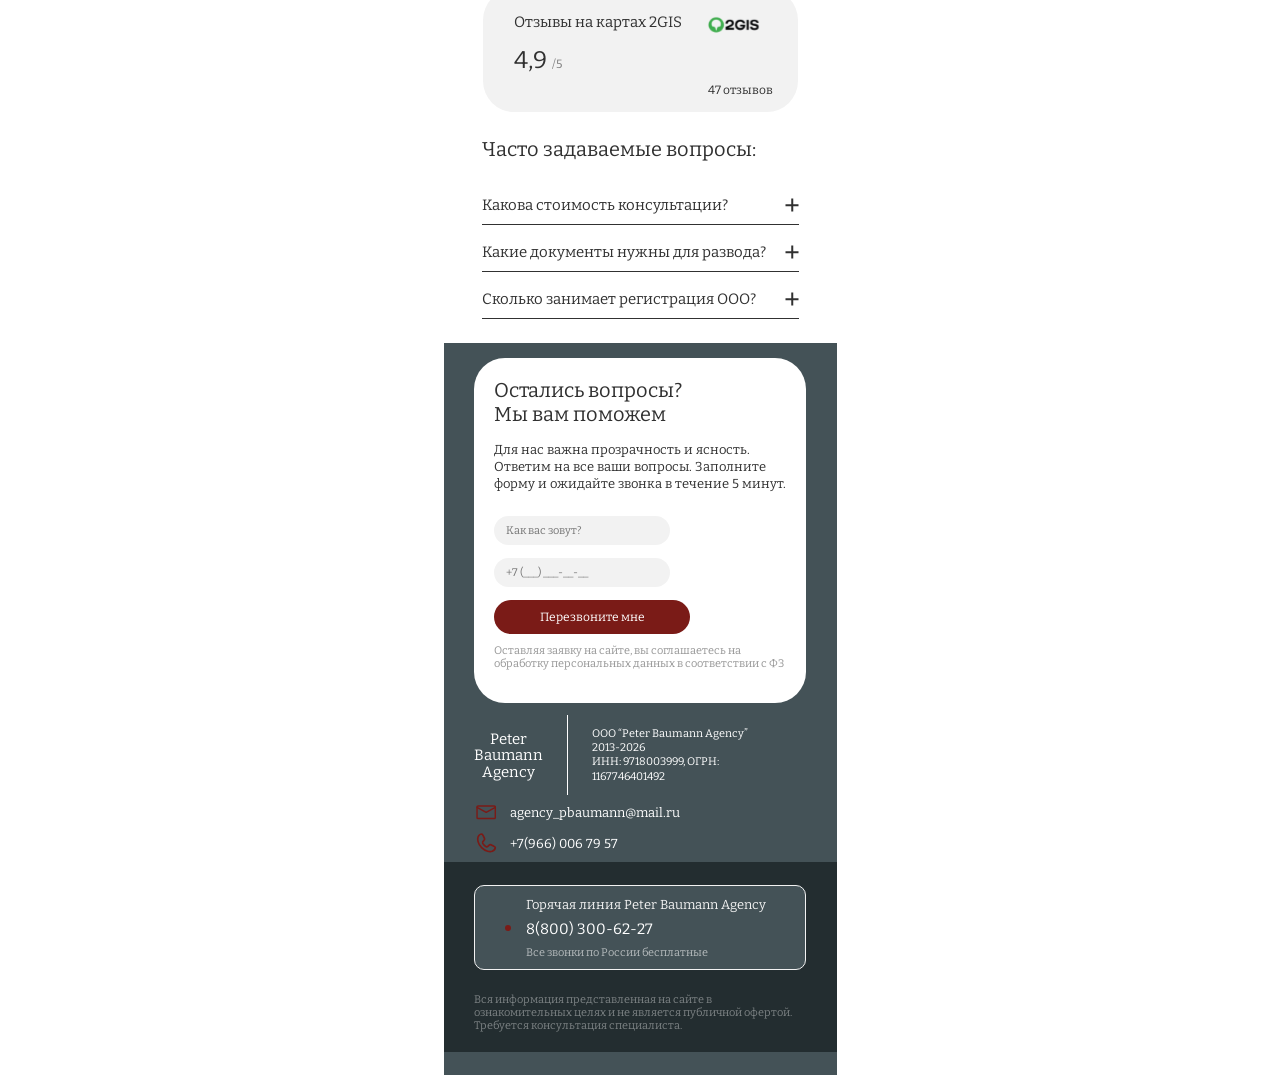
==== commit a1fc648e: "Update phone.html" ====
--- a/phone/phone.html
+++ b/phone/phone.html
@@ -27,7 +27,7 @@
     <div class="menu-close" id="menuClose">
         <img src="../img/back.svg" alt="назад" style="width: 20px; height: 20px;">
     </div>
-    <div class="menu-logo">Peter Baumann Agency</div>
+    <div class="menu-logo">Peter Baumann Agencyyyyyy</div>
     <div class="menu-line"></div>
     <ul class="menu-list">
         <li><a href="#about">О нас</a></li>
@@ -391,8 +391,8 @@
             <div class="footer-details">ООО “Peter Baumann Agency”<br>2013-2026<br>ИНН: 9718003999, ОГРН:<br>1167746401492</div>
         </div>
         <div class="footer-contacts">
-            <div class="footer-contact-item"><img src="../img/email.svg" alt=""><a>agency_pbaumann@mail.ru</a></div>
-            <div class="footer-contact-item"><img src="../img/phone.svg" alt=""><a>+7(966) 006 79 57</a></div>
+            <div class="footer-contact-item"><img src="../img/email.svg" alt=""><a href="agency_pbaumann@mail.ru">agency_pbaumann@mail.ru</a></div>
+            <div class="footer-contact-item"><img src="../img/phone.svg" alt=""><a href="tel:+7(966) 006 79 57">+7(966) 006 79 57</a></div>
         </div>
     </div>
 
@@ -523,4 +523,4 @@
 </div>
 <script src="../js/IDZ2.js"></script>
 </body>
-</html>+</html>
--- a/phone/style_phone.css
+++ b/phone/style_phone.css
@@ -109,7 +109,7 @@
 .review-icon { position: absolute; top: 20px; right: 31px; width: 28px; }
 .review-rating { font-size: 24px; margin-top: 15px; }
 .review-rating span:last-child { font-size: 12px; opacity: 0.6; }
-.review-link { position: absolute; right: 25px; bottom: 15px; font-size: 12px; width: 72px; border-bottom: 1px solid #313131; text-align: right; text-decoration: none; color: inherit; }
+.review-link { position: absolute; right: 25px; bottom: 15px; font-size: 12px;  text-align: right; text-decoration: none; color: inherit; }
 
 /* FAQ */
 .faq { width: 393px; margin-top: 25px; }
@@ -158,9 +158,10 @@
 .hotline-sub { font-size: 11px; color: #fff; opacity: 0.6; }
 
 /* MODALS */
-.modal-overlay { position: fixed; inset: 0; background: rgba(0,0,0,0.7); display: none; justify-content: center; align-items: center; z-index: 5000; }
+.modal-overlay { position: fixed; inset: 0; background: rgba(0,0,0,0.7); display: none; justify-content: center; align-items: center; z-index: 5000; margine-top: auto }
 .modal-overlay.active { display: flex!important; }
-.modal { width: 331px; height: 773px; background: white; border-radius: 31px; display: none; flex-direction: column; overflow-y: auto; position: relative; z-index: 5001; }
+.modal { width: 331px; max-height: 90vh; background: white; border-radius: 31px; display: none; flex-direction: column; overflow-y: auto; overflow-x: hidden; position: relative; z-index: 5001; scrollbar-width: none; -ms-overflow-style: none; }
+.modal::-webkit-scrollbar { display: none; }
 .modal.active { display: flex!important; }
 .modal-close { position: absolute; top: 20px; right: 20px; width: 32px; height: 32px; background: #F2F2F2; border: none; border-radius: 8px; font-size: 24px; cursor: pointer; display: flex; align-items: center; justify-content: center; }
 .modal-content-wrap { padding: 25px 25px 0; display: flex; flex-direction: column; gap: 24px; flex: 1; }
@@ -209,4 +210,4 @@
 .l-bowl-left { left: -13px; } 
 .l-bowl-right { right: -13px; }
 @keyframes pTilt { 0%,100%{transform:rotate(0deg);} 25%{transform:rotate(10deg);} 75%{transform:rotate(-10deg);} }
-@keyframes pBowl { 0%,100%{transform:rotate(0deg);} 25%{transform:rotate(-10deg);} 75%{transform:rotate(10deg);} }+@keyframes pBowl { 0%,100%{transform:rotate(0deg);} 25%{transform:rotate(-10deg);} 75%{transform:rotate(10deg);} }
